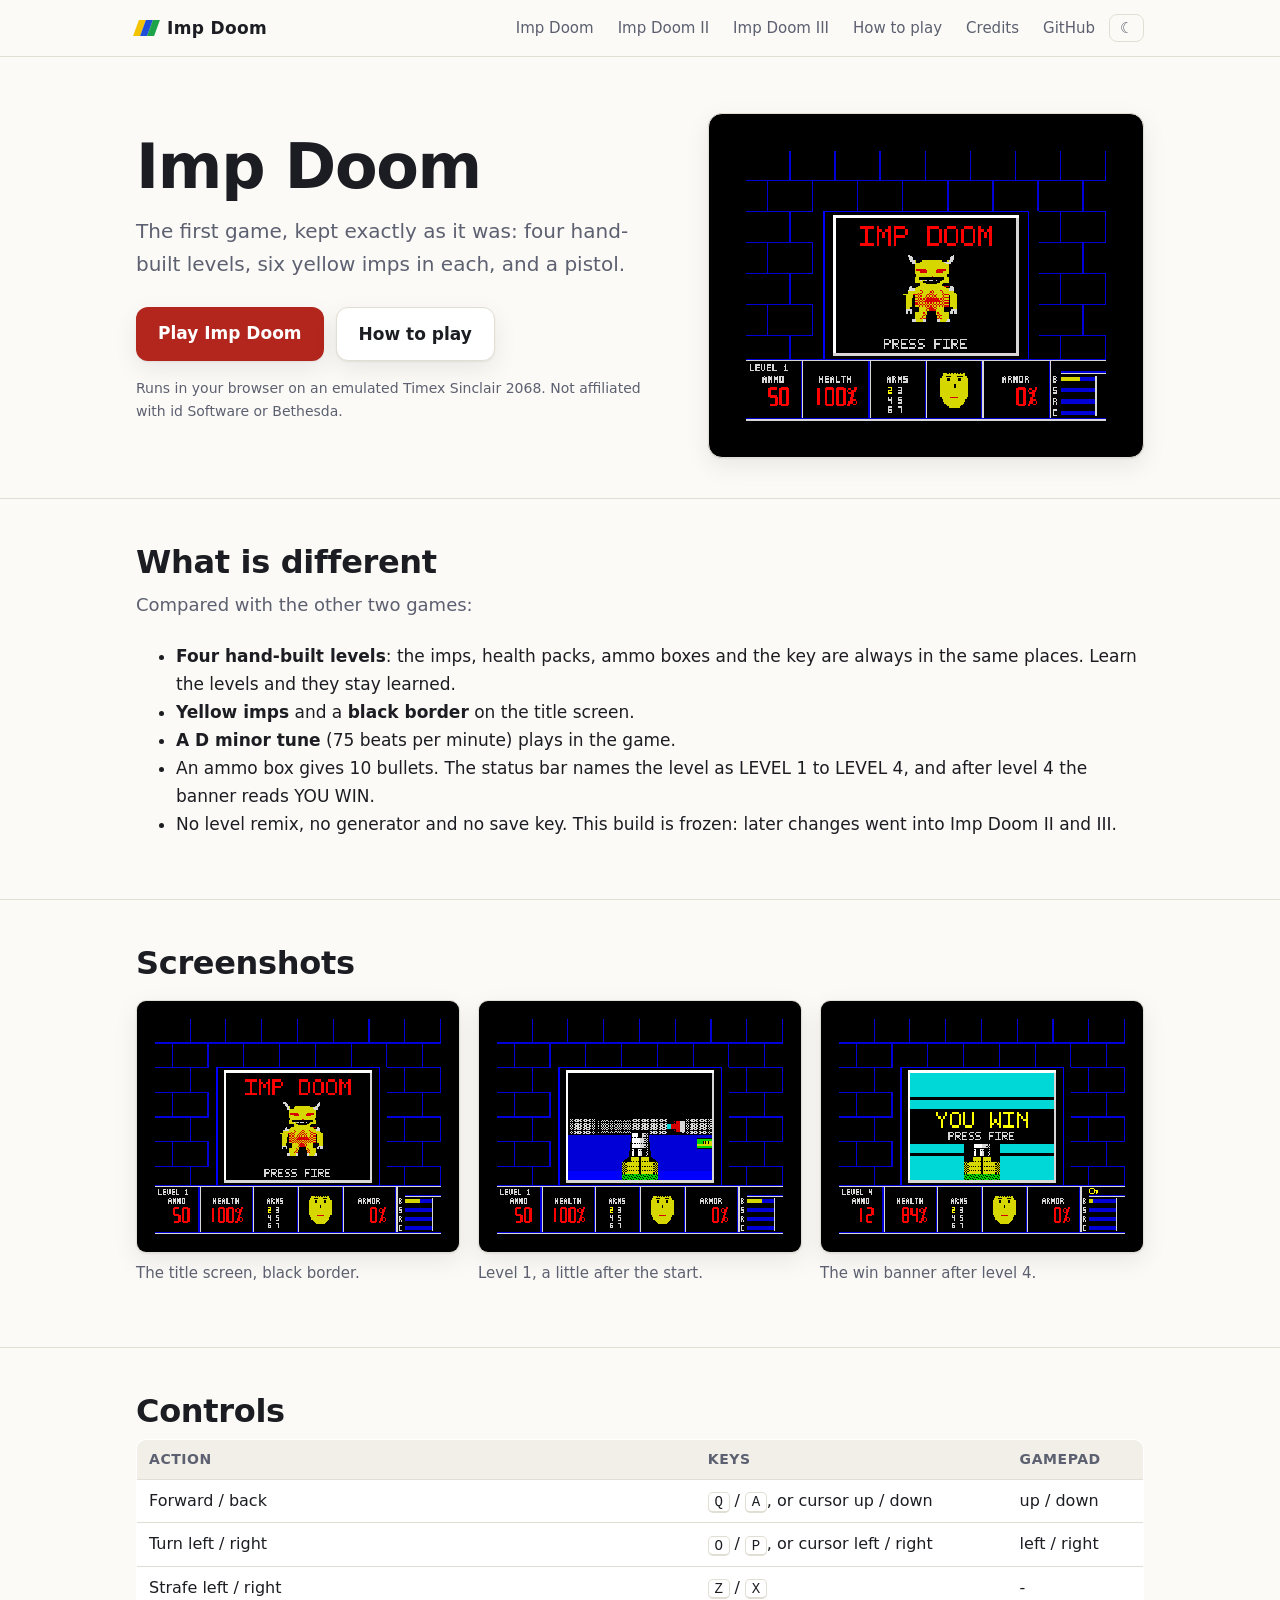
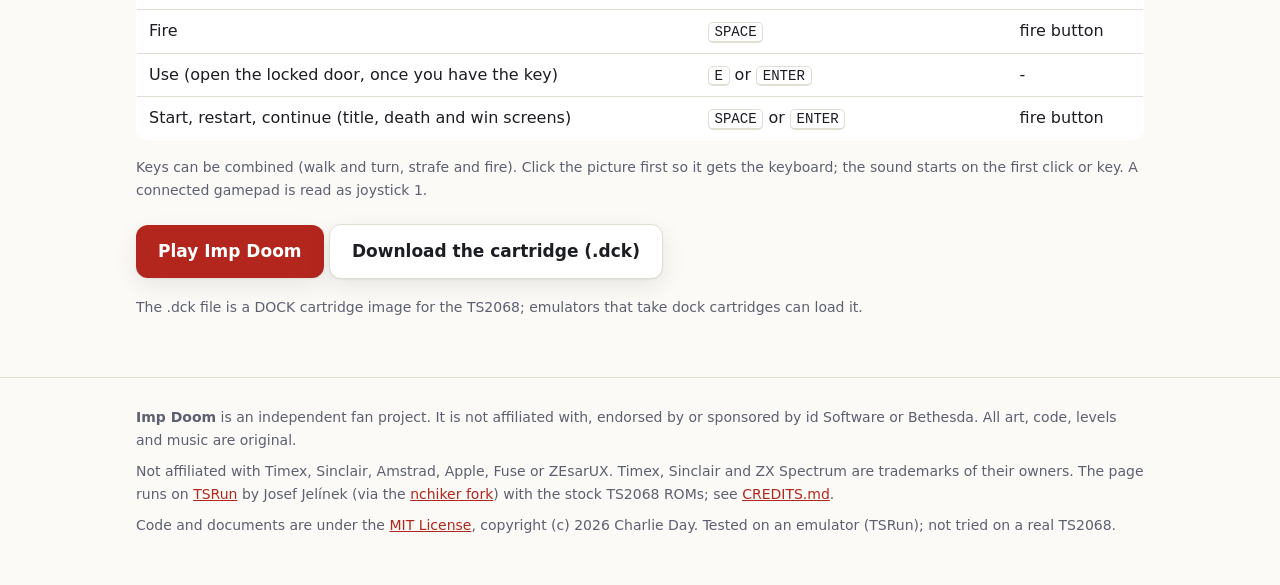
==== imp-doom-1.html @ e469f528 "Imp Doom website: three playable cartridges, TSRun player with save/load host Co-Authored-By: Claude" ====
<!doctype html>
<html lang="en">
<head>
<meta charset="utf-8">
<meta name="viewport" content="width=device-width, initial-scale=1">
<title>Imp Doom</title>
<meta name="description" content="Imp Doom, the first version: four hand-built levels, yellow imps, a first-person shooter for the Timex Sinclair 2068.">
<link rel="icon" href="img/favicon.svg" type="image/svg+xml">
<link rel="stylesheet" href="css/site.css">
<script>try { var t = localStorage.getItem('imp-doom-site.theme'); if (t) document.documentElement.dataset.theme = t; } catch (e) {}</script>
</head>
<body>
<header class="bar">
  <div class="wrap">
    <a class="brand" href="index.html"><span class="stripe"><i></i><i></i><i></i></span> Imp Doom</a>
    <nav>
      <a href="imp-doom-1.html">Imp Doom</a>
      <a href="imp-doom-2.html">Imp Doom II</a>
      <a href="imp-doom-3.html">Imp Doom III</a>
      <a href="index.html#how">How to play</a>
      <a href="https://github.com/nchiker/Imp-Doom/blob/main/CREDITS.md">Credits</a>
      <a href="https://github.com/nchiker/Imp-Doom">GitHub</a>
      <button class="theme" id="theme" title="Switch between light and dark">&#9790;</button>
    </nav>
  </div>
</header>

<section class="hero">
  <div class="wrap">
    <div>
      <h1>Imp Doom</h1>
      <p class="lead">The first game, kept exactly as it was: four hand-built levels, six yellow imps in each, and a pistol.</p>
      <div class="cta"><a class="btn" href="play.html?game=1">Play Imp Doom</a><a class="btn alt" href="index.html#how">How to play</a></div>
      <p class="fine">Runs in your browser on an emulated Timex Sinclair 2068. Not affiliated with id Software or Bethesda.</p>
    </div>
    <div class="screen"><img class="px" src="img/imp1_title.png" alt="Imp Doom title screen" width="576" height="448"></div>
  </div>
</section>
<section>
  <div class="wrap">
    <h2>What is different</h2>
    <p class="sub">Compared with the other two games:</p>
    <ul>
      <li><b>Four hand-built levels</b>: the imps, health packs, ammo boxes and the key are always in the same places. Learn the levels and they stay learned.</li>
      <li><b>Yellow imps</b> and a <b>black border</b> on the title screen.</li>
      <li><b>A D minor tune</b> (75 beats per minute) plays in the game.</li>
      <li>An ammo box gives 10 bullets. The status bar names the level as LEVEL 1 to LEVEL 4, and after level 4 the banner reads YOU WIN.</li>
      <li>No level remix, no generator and no save key. This build is frozen: later changes went into Imp Doom II and III.</li>
    </ul>
  </div>
</section>
<section>
  <div class="wrap">
    <h2>Screenshots</h2>
    <div class="trio">
<figure><img class="px" src="img/imp1_title.png" alt="Imp Doom title screen" width="576" height="448"><figcaption>The title screen, black border.</figcaption></figure>
<figure><img class="px" src="img/imp1_level1.png" alt="Imp Doom level 1" width="576" height="448"><figcaption>Level 1, a little after the start.</figcaption></figure>
<figure><img class="px" src="img/imp1_win.png" alt="Imp Doom: YOU WIN banner" width="576" height="448"><figcaption>The win banner after level 4.</figcaption></figure>
    </div>
  </div>
</section>
<section>
  <div class="wrap">
    <h2>Controls</h2>
<table>
  <tr><th>Action</th><th>Keys</th><th>Gamepad</th></tr>
  <tr><td>Forward / back</td><td><kbd>Q</kbd> / <kbd>A</kbd>, or cursor up / down</td><td>up / down</td></tr>
  <tr><td>Turn left / right</td><td><kbd>O</kbd> / <kbd>P</kbd>, or cursor left / right</td><td>left / right</td></tr>
  <tr><td>Strafe left / right</td><td><kbd>Z</kbd> / <kbd>X</kbd></td><td>-</td></tr>
  <tr><td>Fire</td><td><kbd>SPACE</kbd></td><td>fire button</td></tr>
  <tr><td>Use (open the locked door, once you have the key)</td><td><kbd>E</kbd> or <kbd>ENTER</kbd></td><td>-</td></tr>
  <tr><td>Start, restart, continue (title, death and win screens)</td><td><kbd>SPACE</kbd> or <kbd>ENTER</kbd></td><td>fire button</td></tr>
</table>
<p class="fine">Keys can be combined (walk and turn, strafe and fire). Click the picture first so it gets the keyboard; the sound starts on the first click or key. A connected gamepad is read as joystick 1.</p>
    <p style="margin-top:22px"><a class="btn" href="play.html?game=1">Play Imp Doom</a> <a class="btn alt" href="cart/imp_doom_1.dck" download>Download the cartridge (.dck)</a></p>
    <p class="fine">The .dck file is a DOCK cartridge image for the TS2068; emulators that take dock cartridges can load it.</p>
  </div>
</section>
<footer>
  <div class="wrap">
    <p><b>Imp Doom</b> is an independent fan project. It is not affiliated with, endorsed by or sponsored by id Software or Bethesda. All art, code, levels and music are original.</p>
    <p>Not affiliated with Timex, Sinclair, Amstrad, Apple, Fuse or ZEsarUX. Timex, Sinclair and ZX Spectrum are trademarks of their owners. The page runs on <a href="https://github.com/josef-jelinek/TSRun">TSRun</a> by Josef Jel&iacute;nek (via the <a href="https://github.com/nchiker/TSRun">nchiker fork</a>) with the stock TS2068 ROMs; see <a href="https://github.com/nchiker/Imp-Doom/blob/main/CREDITS.md">CREDITS.md</a>.</p>
    <p>Code and documents are under the <a href="LICENSE">MIT License</a>, copyright (c) 2026 Charlie Day. Tested on an emulator (TSRun); not tried on a real TS2068.</p>
  </div>
</footer>
<script src="js/site.js"></script>
</body>
</html>
---- css/site.css ----
/* Imp Doom site styles. Variables and layout follow the Leap IDE / Leap Arcade pages (same author). */
:root {
  --bg: #fbfaf6; --panel: #ffffff; --ink: #1c1d22; --muted: #5c6070; --line: #e1ded3;
  --accent: #b3261e; --accent-ink: #ffffff; --code-bg: #f1efe7; --shadow: 0 1px 2px rgba(0,0,0,.06), 0 8px 24px rgba(0,0,0,.08);
  --y: #f3c200; --b: #1f4fd8; --g: #1da34a;
}
@media (prefers-color-scheme: dark) {
  :root:not([data-theme="light"]) {
    --bg: #101116; --panel: #181a21; --ink: #ecebe6; --muted: #9a9eae; --line: #2a2d38;
    --accent: #ff6a5e; --accent-ink: #1a0604; --code-bg: #1f222b; --shadow: 0 1px 2px rgba(0,0,0,.4), 0 8px 24px rgba(0,0,0,.35);
  }
}
:root[data-theme="dark"] {
  --bg: #101116; --panel: #181a21; --ink: #ecebe6; --muted: #9a9eae; --line: #2a2d38;
  --accent: #ff6a5e; --accent-ink: #1a0604; --code-bg: #1f222b; --shadow: 0 1px 2px rgba(0,0,0,.4), 0 8px 24px rgba(0,0,0,.35);
}
* { box-sizing: border-box; }
html { scroll-behavior: smooth; scroll-padding-top: 72px; }
body { margin: 0; background: var(--bg); color: var(--ink); font: 17px/1.65 system-ui, -apple-system, "Segoe UI", Roboto, sans-serif; }
a { color: var(--accent); }
img { max-width: 100%; height: auto; display: block; }
.px { image-rendering: pixelated; image-rendering: crisp-edges; }
code, pre, kbd { font-family: ui-monospace, "SF Mono", Menlo, Consolas, monospace; font-size: .88em; }
code { background: var(--code-bg); padding: .1em .35em; border-radius: 4px; }
kbd { background: var(--panel); border: 1px solid var(--line); border-bottom-width: 2px; border-radius: 5px; padding: .05em .4em; }
.wrap { max-width: 1040px; margin: 0 auto; padding: 0 16px; }

/* top bar */
.bar { position: sticky; top: 0; z-index: 10; background: color-mix(in srgb, var(--bg) 88%, transparent); backdrop-filter: blur(10px); border-bottom: 1px solid var(--line); }
.bar .wrap { display: flex; align-items: center; gap: 18px; min-height: 56px; flex-wrap: wrap; }
.brand { font-weight: 800; letter-spacing: .02em; color: var(--ink); text-decoration: none; display: flex; align-items: center; gap: 10px; }
.stripe { display: inline-flex; transform: skewX(-20deg); }
.stripe i { display: block; width: 7px; height: 16px; }
.stripe i:nth-child(1) { background: var(--y); } .stripe i:nth-child(2) { background: var(--b); } .stripe i:nth-child(3) { background: var(--g); }
.bar nav { display: flex; gap: 4px; margin-left: auto; flex-wrap: wrap; align-items: center; }
.bar nav a { color: var(--muted); text-decoration: none; padding: 6px 10px; border-radius: 8px; font-size: 15px; }
.bar nav a:hover, .bar nav a.current { color: var(--ink); background: var(--code-bg); }
.theme { background: none; border: 1px solid var(--line); color: var(--muted); border-radius: 8px; padding: 4px 10px; cursor: pointer; font-size: 15px; }
.btn { display: inline-block; background: var(--accent); color: var(--accent-ink); padding: 12px 22px; border-radius: 12px; font-weight: 700; text-decoration: none; box-shadow: var(--shadow); border: 0; cursor: pointer; font-size: 17px; }
.btn:hover { filter: brightness(1.08); }
.btn.alt { background: var(--panel); color: var(--ink); border: 1px solid var(--line); }
.btn.sm { padding: 6px 14px; font-size: 14px; border-radius: 9px; box-shadow: none; }

/* hero */
.hero { padding: 56px 0 40px; }
.hero .wrap { display: grid; grid-template-columns: 1.1fr .9fr; gap: 40px; align-items: center; }
.hero h1 { font-size: clamp(38px, 6vw, 62px); line-height: 1.05; margin: 0 0 16px; letter-spacing: -.02em; }
.hero p.lead { font-size: 20px; color: var(--muted); margin: 0 0 26px; }
.cta { display: flex; gap: 12px; flex-wrap: wrap; }
.screen { display: block; background: #000; border-radius: 14px; padding: 14px; box-shadow: var(--shadow); border: 1px solid var(--line); }
.screen img { width: 100%; border-radius: 4px; }
.fine { font-size: 14px; color: var(--muted); margin-top: 16px; }

/* sections */
section { padding: 44px 0; }
section + section { border-top: 1px solid var(--line); }
h2 { font-size: 32px; letter-spacing: -.01em; margin: 0 0 8px; line-height: 1.2; }
h3 { font-size: 21px; margin: 28px 0 6px; }
.sub { color: var(--muted); margin: 0 0 22px; font-size: 18px; }
figure { margin: 18px 0 26px; }
figure img { border: 1px solid var(--line); border-radius: 10px; box-shadow: var(--shadow); width: 100%; background: #000; }
figcaption { color: var(--muted); font-size: 15px; margin-top: 8px; }
.pair { display: grid; grid-template-columns: 1fr 1fr; gap: 18px; }
.trio { display: grid; grid-template-columns: repeat(3, 1fr); gap: 18px; }
.pair figure, .trio figure { margin: 10px 0 18px; }

/* cards */
.cards { display: grid; grid-template-columns: repeat(3, 1fr); gap: 20px; }
.card { background: var(--panel); border: 1px solid var(--line); border-radius: 14px; padding: 16px; box-shadow: var(--shadow); display: flex; flex-direction: column; }
.card h3 { margin: 12px 0 4px; }
.card p { margin: 0 0 12px; color: var(--muted); font-size: 16px; }
.card ul { margin: 0 0 14px; padding-left: 20px; font-size: 16px; }
.card .cta { margin-top: auto; }
.card img { border-radius: 8px; background: #000; border: 1px solid var(--line); }

table { border-collapse: collapse; width: 100%; background: var(--panel); border: 1px solid var(--line); border-radius: 10px; overflow: hidden; font-size: 16px; }
th, td { text-align: left; padding: 8px 12px; border-bottom: 1px solid var(--line); vertical-align: top; }
th { background: var(--code-bg); font-size: 14px; text-transform: uppercase; letter-spacing: .04em; color: var(--muted); }
tr:last-child td { border-bottom: 0; }
.note { background: var(--code-bg); border-left: 4px solid var(--accent); padding: 10px 14px; border-radius: 6px; margin: 16px 0; font-size: 16px; }
audio { width: 100%; max-width: 520px; display: block; margin: 8px 0; }
footer { border-top: 1px solid var(--line); padding: 28px 0 40px; color: var(--muted); font-size: 14px; }
footer p { margin: 0 0 8px; }

@media (max-width: 800px) {
  .hero .wrap, .pair { grid-template-columns: 1fr; }
  .cards, .trio { grid-template-columns: 1fr; }
  .hero { padding: 32px 0 24px; }
  .bar nav { margin-left: 0; }
  table { font-size: 15px; }
}
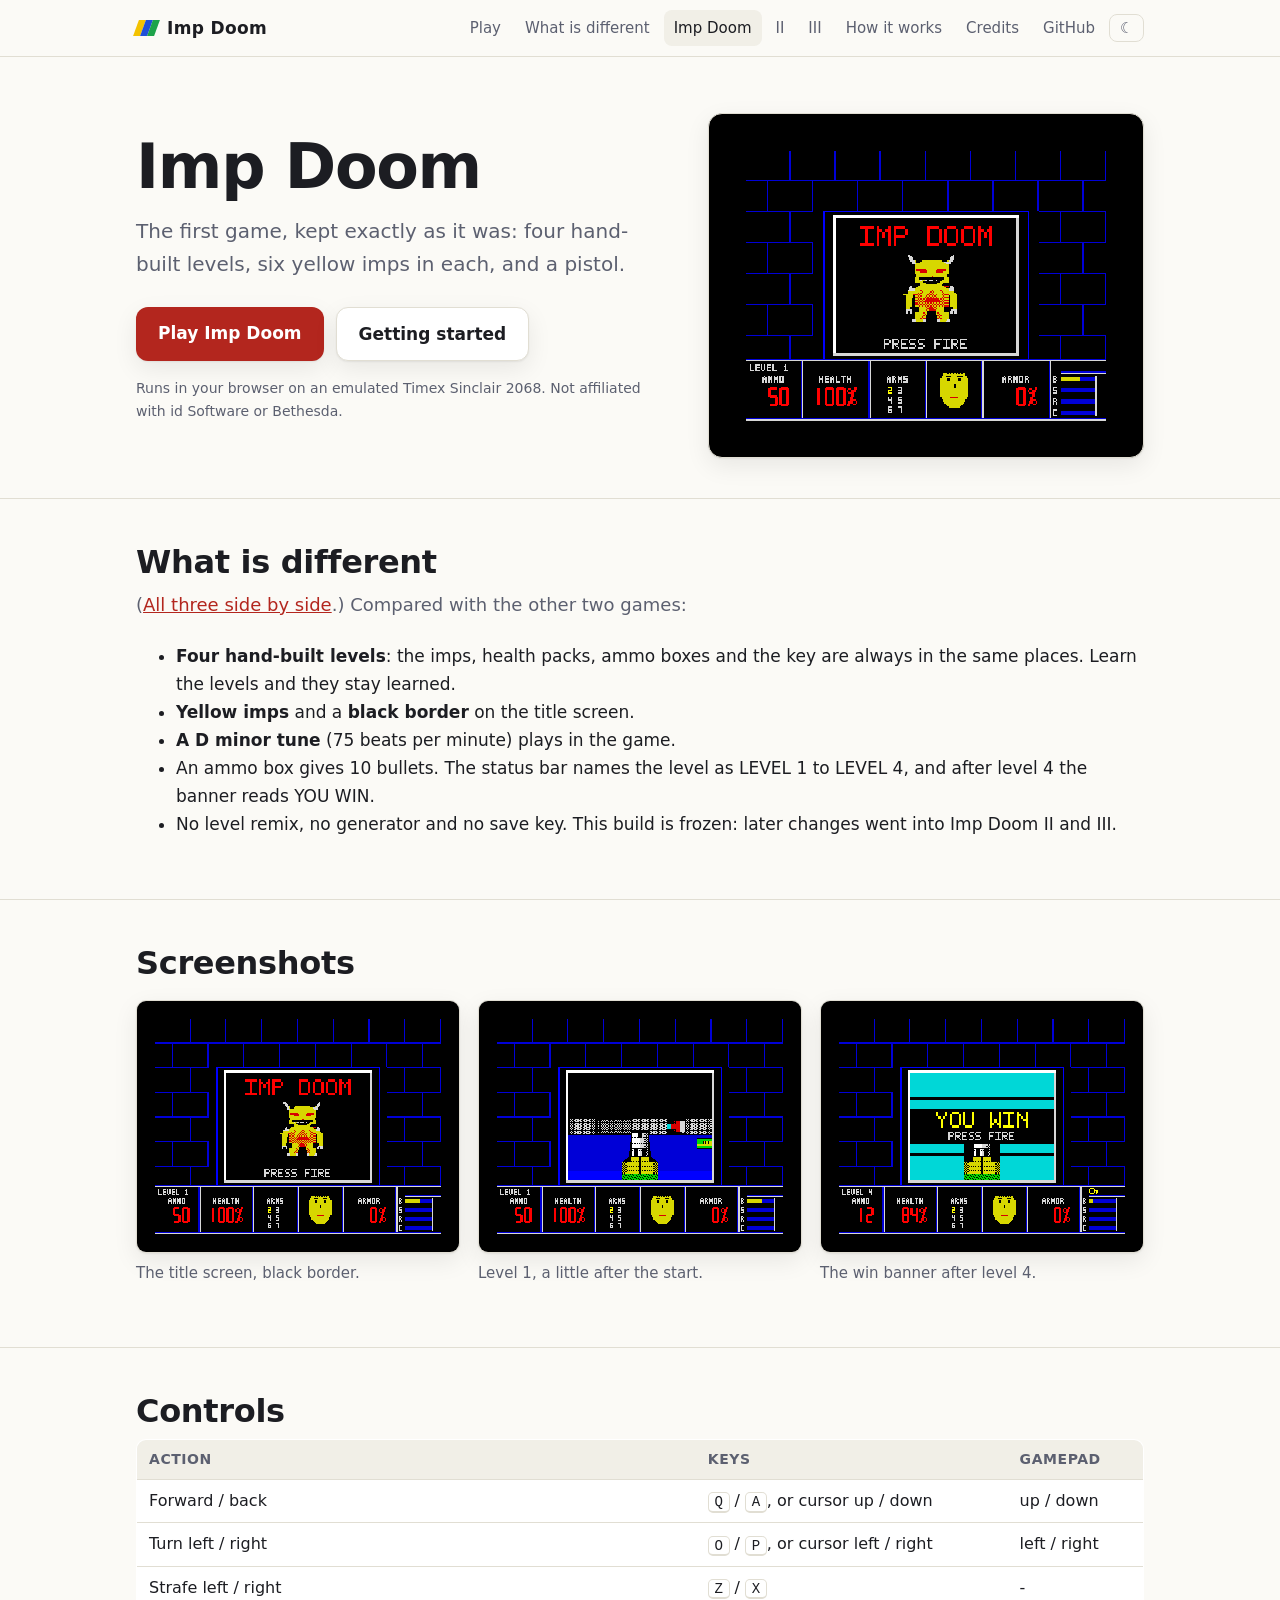
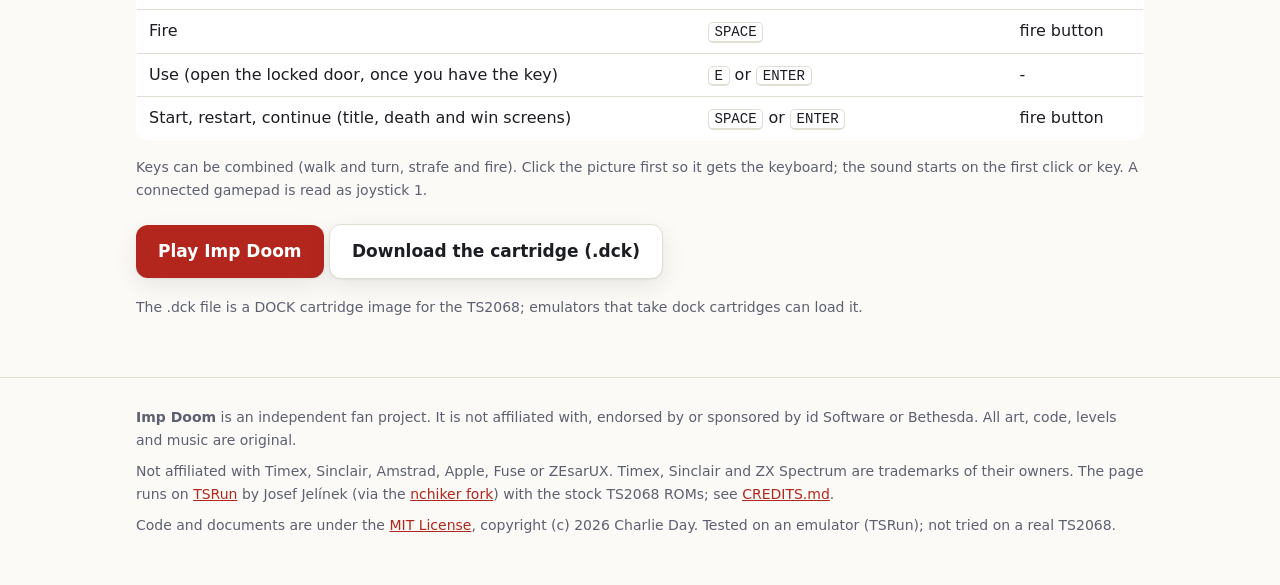
==== commit 5654a0ed: "Main page redesign: embedded player with a tab per game, comparison table, getting-started steps, ho" ====
--- a/imp-doom-1.html
+++ b/imp-doom-1.html
@@ -14,11 +14,13 @@
   <div class="wrap">
     <a class="brand" href="index.html"><span class="stripe"><i></i><i></i><i></i></span> Imp Doom</a>
     <nav>
-      <a href="imp-doom-1.html">Imp Doom</a>
-      <a href="imp-doom-2.html">Imp Doom II</a>
-      <a href="imp-doom-3.html">Imp Doom III</a>
-      <a href="index.html#how">How to play</a>
-      <a href="https://github.com/nchiker/Imp-Doom/blob/main/CREDITS.md">Credits</a>
+      <a href="index.html#play">Play</a>
+      <a href="index.html#different">What is different</a>
+      <a href="imp-doom-1.html" class="current">Imp Doom</a>
+      <a href="imp-doom-2.html">II</a>
+      <a href="imp-doom-3.html">III</a>
+      <a href="tech.html">How it works</a>
+      <a href="index.html#credits">Credits</a>
       <a href="https://github.com/nchiker/Imp-Doom">GitHub</a>
       <button class="theme" id="theme" title="Switch between light and dark">&#9790;</button>
     </nav>
@@ -30,7 +32,7 @@
     <div>
       <h1>Imp Doom</h1>
       <p class="lead">The first game, kept exactly as it was: four hand-built levels, six yellow imps in each, and a pistol.</p>
-      <div class="cta"><a class="btn" href="play.html?game=1">Play Imp Doom</a><a class="btn alt" href="index.html#how">How to play</a></div>
+      <div class="cta"><a class="btn" href="index.html#play=1">Play Imp Doom</a><a class="btn alt" href="index.html#getting-started">Getting started</a></div>
       <p class="fine">Runs in your browser on an emulated Timex Sinclair 2068. Not affiliated with id Software or Bethesda.</p>
     </div>
     <div class="screen"><img class="px" src="img/imp1_title.png" alt="Imp Doom title screen" width="576" height="448"></div>
@@ -39,7 +41,7 @@
 <section>
   <div class="wrap">
     <h2>What is different</h2>
-    <p class="sub">Compared with the other two games:</p>
+    <p class="sub">(<a href="index.html#compare">All three side by side</a>.) Compared with the other two games:</p>
     <ul>
       <li><b>Four hand-built levels</b>: the imps, health packs, ammo boxes and the key are always in the same places. Learn the levels and they stay learned.</li>
       <li><b>Yellow imps</b> and a <b>black border</b> on the title screen.</li>
@@ -72,7 +74,7 @@
   <tr><td>Start, restart, continue (title, death and win screens)</td><td><kbd>SPACE</kbd> or <kbd>ENTER</kbd></td><td>fire button</td></tr>
 </table>
 <p class="fine">Keys can be combined (walk and turn, strafe and fire). Click the picture first so it gets the keyboard; the sound starts on the first click or key. A connected gamepad is read as joystick 1.</p>
-    <p style="margin-top:22px"><a class="btn" href="play.html?game=1">Play Imp Doom</a> <a class="btn alt" href="cart/imp_doom_1.dck" download>Download the cartridge (.dck)</a></p>
+    <p style="margin-top:22px"><a class="btn" href="index.html#play=1">Play Imp Doom</a> <a class="btn alt" href="cart/imp_doom_1.dck" download>Download the cartridge (.dck)</a></p>
     <p class="fine">The .dck file is a DOCK cartridge image for the TS2068; emulators that take dock cartridges can load it.</p>
   </div>
 </section>
--- a/css/site.css
+++ b/css/site.css
@@ -15,6 +15,7 @@
   --accent: #ff6a5e; --accent-ink: #1a0604; --code-bg: #1f222b; --shadow: 0 1px 2px rgba(0,0,0,.4), 0 8px 24px rgba(0,0,0,.35);
 }
 * { box-sizing: border-box; }
+[hidden] { display: none !important; }
 html { scroll-behavior: smooth; scroll-padding-top: 72px; }
 body { margin: 0; background: var(--bg); color: var(--ink); font: 17px/1.65 system-ui, -apple-system, "Segoe UI", Roboto, sans-serif; }
 a { color: var(--accent); }
@@ -82,10 +83,84 @@
 footer { border-top: 1px solid var(--line); padding: 28px 0 40px; color: var(--muted); font-size: 14px; }
 footer p { margin: 0 0 8px; }
 
+
+/* hero carousel (after the Leap Desktop page) */
+.rot .screen { padding: 12px; }
+.rot-cap { display: flex; justify-content: space-between; gap: 10px; align-items: baseline; margin-top: 10px; font-size: 15px; flex-wrap: wrap; }
+.rot-cap a { font-weight: 700; white-space: nowrap; }
+.rot-dots { display: flex; gap: 8px; margin-top: 8px; }
+.rot-dots button { width: 14px; height: 14px; border-radius: 50%; border: 1px solid var(--muted); background: transparent; padding: 0; cursor: pointer; }
+.rot-dots button[aria-selected="true"] { background: var(--accent); border-color: var(--accent); }
+
+/* getting started: numbered steps */
+.steps { counter-reset: step; }
+.steps h3 { counter-increment: step; display: flex; align-items: center; gap: 12px; margin-top: 38px; }
+.steps h3::before { content: counter(step); flex: none; width: 34px; height: 34px; border-radius: 50%; background: var(--accent); color: var(--accent-ink); font-weight: 800; display: inline-flex; align-items: center; justify-content: center; font-size: 18px; }
+.steps h3 + p, .steps h3 + .player-box { margin-top: 8px; }
+.callout { background: var(--code-bg); border-left: 4px solid var(--y); padding: 10px 14px; border-radius: 6px; margin: 16px 0; font-size: 16px; }
+.wide { width: 100%; border: 1px solid var(--line); border-radius: 10px; box-shadow: var(--shadow); }
+
+/* embedded player */
+.player-box { margin: 10px 0 6px; max-width: 800px; }
+.tabs { display: flex; gap: 6px; flex-wrap: wrap; margin-bottom: -1px; position: relative; z-index: 1; }
+.tabs button { font: inherit; font-weight: 700; font-size: 16px; padding: 9px 16px; border: 1px solid var(--line); border-bottom: 0; border-radius: 10px 10px 0 0; background: var(--code-bg); color: var(--muted); cursor: pointer; }
+.tabs button:hover { color: var(--ink); }
+.tabs button.current { background: #1c1d22; color: #fff; border-color: #1c1d22; }
+.pbar { display: flex; flex-wrap: wrap; gap: 8px; align-items: center; background: #1c1d22; color: #cfd2de; padding: 8px 12px; font-size: 14px; border: 1px solid #1c1d22; }
+.pbar:first-of-type { border-radius: 0 10px 0 0; }
+.pbar .btn.sm { background: #2b2e3a; color: #ecebe6; border: 1px solid #3a3e4d; }
+.pbar .btn.sm:hover { background: #363a49; filter: none; }
+.pbar .grow { flex: 1; }
+.pbar a { color: #ff8c82; }
+.pbar.foot { border-radius: 0 0 10px 10px; }
+#play .slot, .slot { position: relative; background: #000; aspect-ratio: 4 / 3; width: min(100%, calc((100vh - 200px) * 4 / 3)); min-width: min(100%, 320px); margin: 0 auto; display: flex; align-items: center; justify-content: center; }
+.pframe { background: #000; border-left: 1px solid #1c1d22; border-right: 1px solid #1c1d22; }
+.slot:fullscreen { width: 100%; aspect-ratio: auto; height: 100vh; }
+.slot canvas { background: #000; outline: none; max-width: 100%; }
+.slot:focus-within { outline: 3px solid var(--accent); outline-offset: -3px; }
+.poster { position: absolute; inset: 0; border: 0; padding: 0; cursor: pointer; background: #000 center / contain no-repeat; display: flex; align-items: center; justify-content: center; font: inherit; overflow: hidden; }
+.poster::before { content: ''; position: absolute; inset: 0; background: rgba(0,0,0,.4); }
+.poster[hidden] { display: none; }
+.poster span { position: relative; background: var(--accent); color: var(--accent-ink); font-weight: 800; font-size: 20px; padding: 14px 28px; border-radius: 12px; box-shadow: var(--shadow); }
+.poster:hover span { filter: brightness(1.1); }
+.pstatus { color: #9a9eae; min-height: 1.4em; }
+.gdesc { margin: 10px 0 0; color: var(--muted); font-size: 16px; }
+
+/* comparison table */
+.tablewrap { overflow-x: auto; margin: 14px 0; border-radius: 10px; }
+.tablewrap table { min-width: 760px; margin: 0; }
+.compare th:first-child, .compare td:first-child { width: 17%; font-weight: 700; background: var(--code-bg); position: sticky; left: 0; }
+.compare thead th { text-transform: none; font-size: 16px; letter-spacing: 0; color: var(--ink); }
+.compare td.diff { background: color-mix(in srgb, var(--y) 12%, var(--panel)); }
+.versions { display: grid; grid-template-columns: repeat(3, 1fr); gap: 20px; }
+.versions .card h3 { margin-top: 0; }
+.rowlabel { font-weight: 700; margin: 26px 0 0; }
+
+/* documentation, credits, family */
+.docs, .credits { display: grid; grid-template-columns: repeat(2, 1fr); gap: 14px; }
+.docs a { display: block; background: var(--panel); border: 1px solid var(--line); border-radius: 12px; padding: 12px 16px; text-decoration: none; color: var(--ink); }
+.docs a:hover { border-color: var(--accent); }
+.docs a b { display: block; color: var(--accent); }
+.docs a span { color: var(--muted); font-size: 15px; }
+.docs a.feature { grid-column: 1 / -1; border-color: var(--accent); }
+.credits > div { background: var(--panel); border: 1px solid var(--line); border-radius: 12px; padding: 4px 16px 10px; }
+.credits h4 { margin: 12px 0 4px; font-size: 18px; }
+.credits p { margin: 0; font-size: 16px; color: var(--muted); }
+.sisters-grid { display: grid; grid-template-columns: repeat(3, 1fr); gap: 16px; }
+.sisters { background: var(--panel); border: 1px solid var(--line); border-radius: 12px; padding: 4px 16px 16px; display: flex; flex-direction: column; gap: 10px; }
+.sisters h3 { margin: 12px 0 4px; }
+.sisters p { margin: 0; color: var(--muted); font-size: 16px; }
+.sisters .btn { margin-top: auto; text-align: center; }
+.toc { display: flex; flex-wrap: wrap; gap: 8px; margin: 0 0 18px; padding: 0; list-style: none; }
+.toc a { display: inline-block; padding: 4px 12px; border: 1px solid var(--line); border-radius: 999px; text-decoration: none; font-size: 15px; background: var(--panel); }
+
 @media (max-width: 800px) {
   .hero .wrap, .pair { grid-template-columns: 1fr; }
-  .cards, .trio { grid-template-columns: 1fr; }
+  .cards, .trio, .versions, .docs, .credits, .sisters-grid { grid-template-columns: 1fr; }
+  .tabs button { padding: 8px 10px; font-size: 14px; }
   .hero { padding: 32px 0 24px; }
   .bar nav { margin-left: 0; }
+  .bar nav a { padding: 4px 8px; font-size: 14px; }
+  html { scroll-padding-top: 112px; }
   table { font-size: 15px; }
 }
